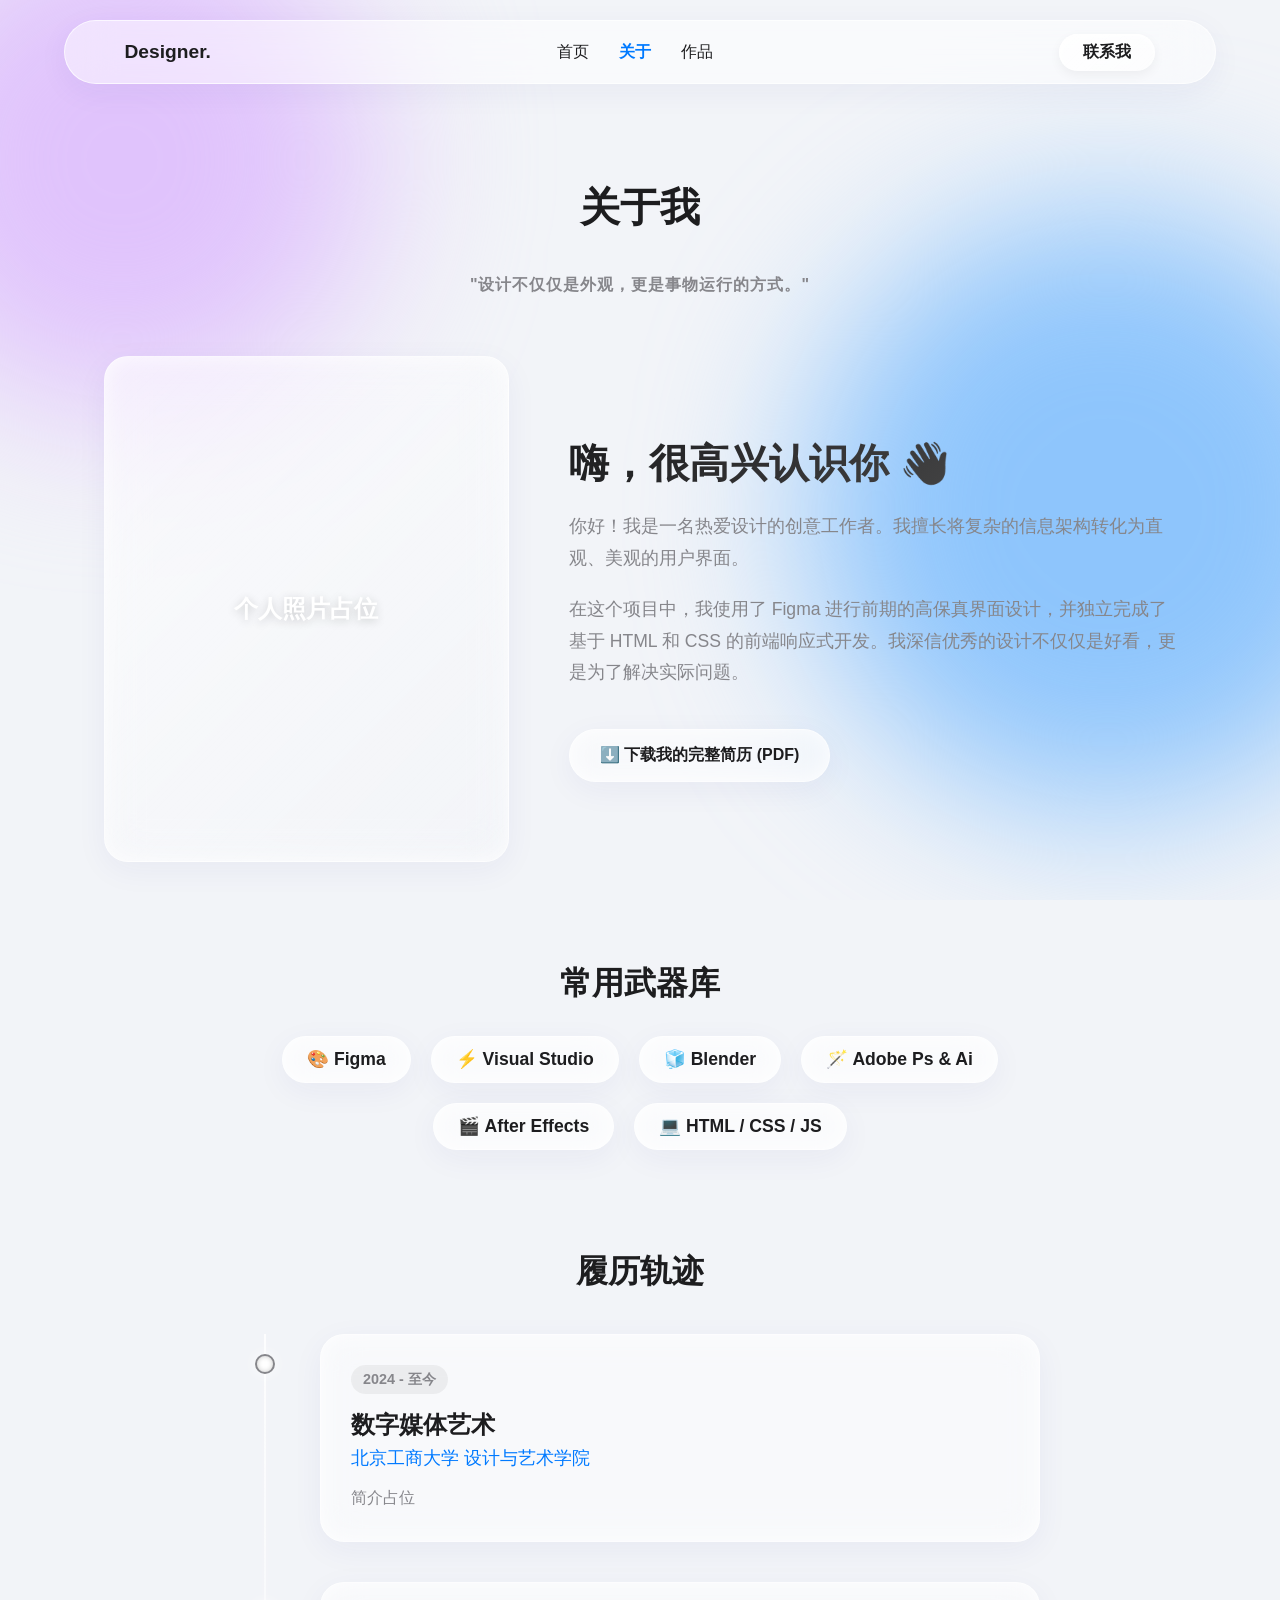
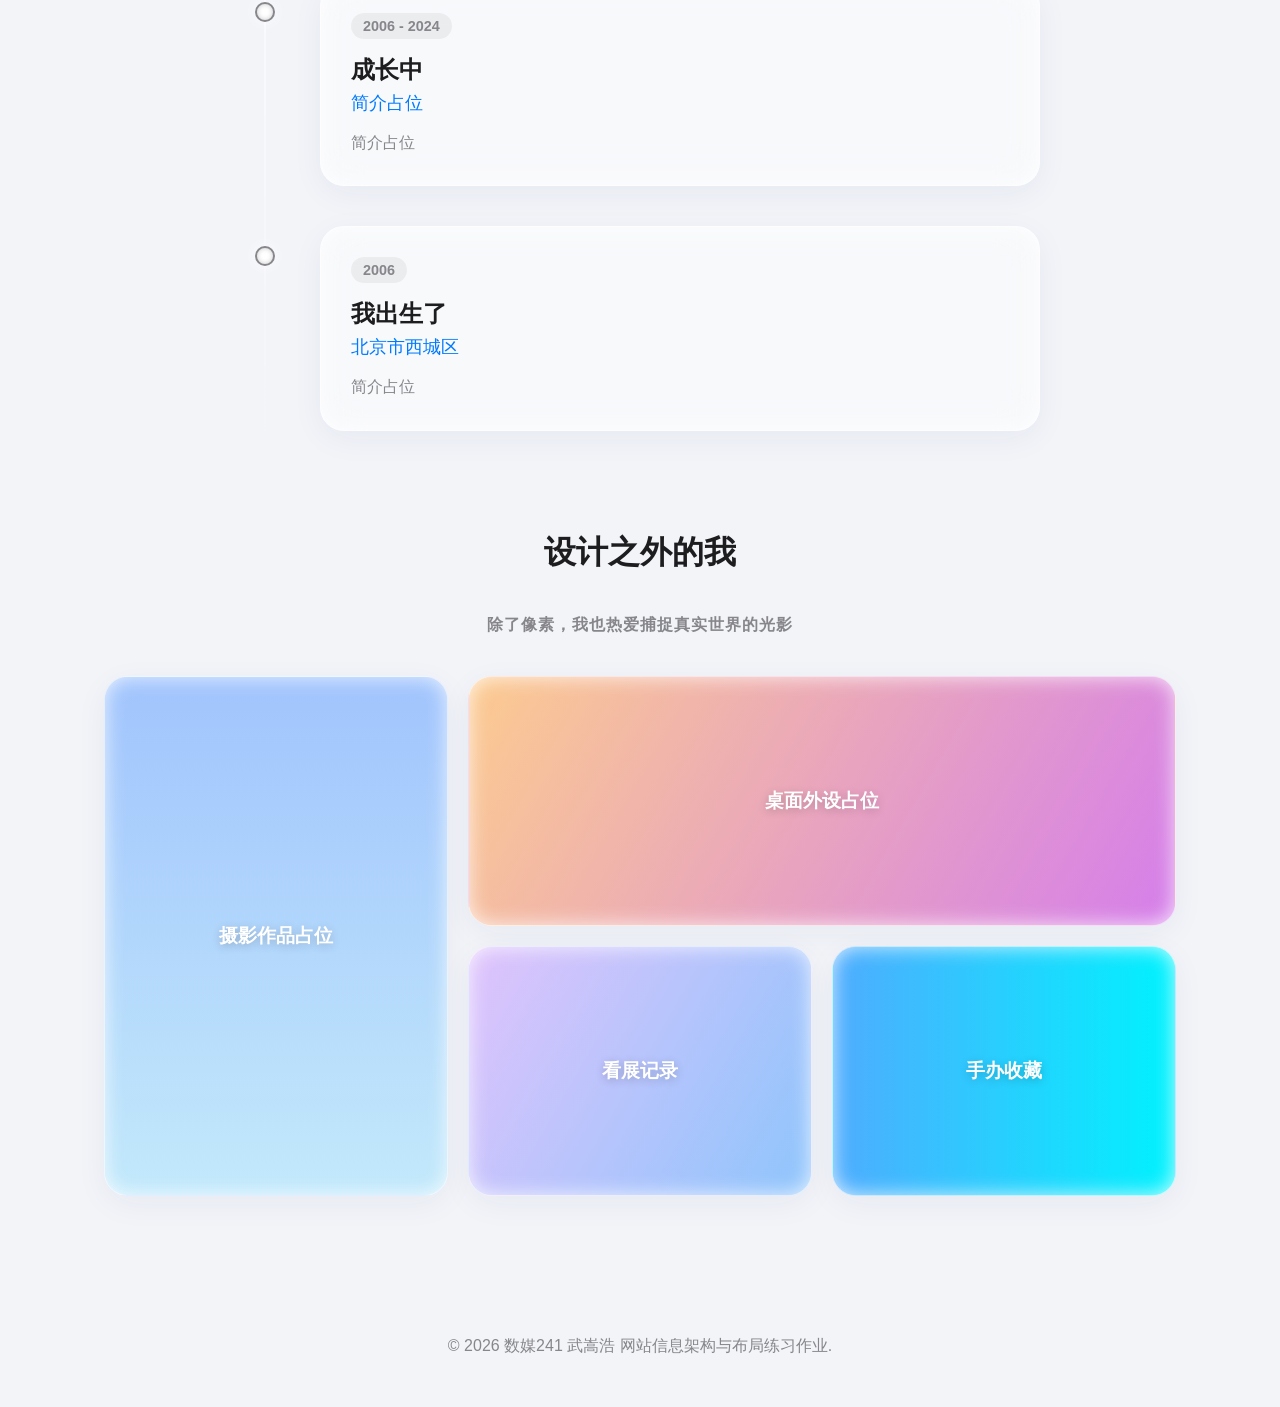
==== about.html @ 0c251523 "Add files via upload" ====
<!DOCTYPE html>
<html lang="zh-CN">
<head>
    <meta charset="UTF-8">
    <meta name="viewport" content="width=device-width, initial-scale=1.0">
    <title>关于 - 个人介绍</title>
    <link rel="stylesheet" href="style.css">
</head>
<body>

    <!-- 动态背景渐变色块（与首页保持一致） -->
    <div class="bg-blobs">
        <div class="blob blob-1"></div>
        <div class="blob blob-2"></div>
    </div>

    <!-- 顶部导航栏 -->
    <nav class="glass-nav" id="mainNav">
        <!-- 正常展开时的内容 -->
        <div class="nav-content">
            <div class="logo">Designer.</div>
            <ul class="nav-links">
                <li><a href="index.html">首页</a></li>
                <li><a href="about.html" class="active">关于</a></li>
                <li><a href="portfolio.html">作品</a></li>
            </ul>
            <a href="contact.html" class="btn-contact">联系我</a>
        </div>
        <!-- 缩小后的回到顶部箭头 (默认隐藏) -->
        <div class="nav-arrow">
            <svg width="24" height="24" viewBox="0 0 24 24" fill="none" stroke="currentColor" stroke-width="2.5" stroke-linecap="round" stroke-linejoin="round">
                <path d="M12 19V5M5 12l7-7 7 7" />
            </svg>
        </div>
    </nav>

    <!-- 关于我页面主体内容 -->
    <main class="about-page">

        <!-- 页面标题 -->
        <header class="about-header">
            <h1 class="section-title">关于我</h1>
            <p class="section-subtitle">"设计不仅仅是外观，更是事物运行的方式。"</p>
        </header>

        <!-- 模块 1：个人简介 (图文并排) -->
        <section class="about-profile">
            <div class="profile-layout">
                <!-- 左侧头像占位 -->
                <div class="glass-card profile-image">
                    <span class="img-placeholder-text">个人照片占位</span>
                </div>
                <!-- 右侧文字 -->
                <div class="profile-text">
                    <h2>嗨，很高兴认识你 👋</h2>
                    <p>你好！我是一名热爱设计的创意工作者。我擅长将复杂的信息架构转化为直观、美观的用户界面。</p>
                    <p>在这个项目中，我使用了 Figma 进行前期的高保真界面设计，并独立完成了基于 HTML 和 CSS 的前端响应式开发。我深信优秀的设计不仅仅是好看，更是为了解决实际问题。</p>
                    <a href="#" class="btn-download glass-card">⬇️ 下载我的完整简历 (PDF)</a>
                </div>
            </div>
        </section>

        <!-- 模块 2：能力栈 / 工具树 (悬浮玻璃徽章) -->
        <section class="about-tools">
            <h2 class="section-title" style="font-size: 2rem; margin-bottom: 30px;">常用武器库</h2>
            <div class="tools-container">
                <div class="glass-card tool-pill">🎨 Figma</div>
                <div class="glass-card tool-pill">⚡ Visual Studio</div>
                <div class="glass-card tool-pill">🧊 Blender</div>
                <div class="glass-card tool-pill">🪄 Adobe Ps & Ai</div>
                <div class="glass-card tool-pill">🎬 After Effects</div>
                <div class="glass-card tool-pill">💻 HTML / CSS / JS</div>
            </div>
        </section>

        <!-- 模块 3：时间轴履历 (发光玻璃节点) -->
        <section class="about-experience">
            <h2 class="section-title" style="font-size: 2rem;">履历轨迹</h2>
            <div class="timeline">

                <!-- 经历 1 -->
                <div class="timeline-item">
                    <div class="timeline-node"></div>
                    <div class="glass-card timeline-content">
                        <span class="timeline-date">2024 - 至今</span>
                        <h3>数字媒体艺术</h3>
                        <h4>北京工商大学 设计与艺术学院</h4>
                        <p>简介占位</p>
                    </div>
                </div>

                <!-- 经历 2 -->
                <div class="timeline-item">
                    <div class="timeline-node"></div>
                    <div class="glass-card timeline-content">
                        <span class="timeline-date">2006 - 2024</span>
                        <h3>成长中</h3>
                        <h4>简介占位</h4>
                        <p>简介占位</p>
                    </div>
                </div>

                <!-- 教育背景 -->
                <div class="timeline-item">
                    <div class="timeline-node"></div>
                    <div class="glass-card timeline-content">
                        <span class="timeline-date">2006</span>
                        <h3>我出生了</h3>
                        <h4>北京市西城区</h4>
                        <p>简介占位</p>
                    </div>
                </div>

            </div>
        </section>

        <!-- 模块 4：生活碎片 (便当盒画廊) -->
        <section class="about-life">
            <h2 class="section-title" style="font-size: 2rem;">设计之外的我</h2>
            <p class="section-subtitle" style="margin-bottom: 40px;">除了像素，我也热爱捕捉真实世界的光影</p>
            <div class="life-gallery">
                <div class="glass-card life-item tall" style="background: linear-gradient(to bottom, #a1c4fd 0%, #c2e9fb 100%);">
                    <span class="img-placeholder-text">摄影作品占位</span>
                </div>
                <div class="glass-card life-item wide" style="background: linear-gradient(120deg, #fccb90 0%, #d57eeb 100%);">
                    <span class="img-placeholder-text">桌面外设占位</span>
                </div>
                <div class="glass-card life-item" style="background: linear-gradient(120deg, #e0c3fc 0%, #8ec5fc 100%);">
                    <span class="img-placeholder-text">看展记录</span>
                </div>
                <div class="glass-card life-item" style="background: linear-gradient(to right, #4facfe 0%, #00f2fe 100%);">
                    <span class="img-placeholder-text">手办收藏</span>
                </div>
            </div>
        </section>

        <!-- 底部 -->
        <footer>
            <p>© 2026 数媒241 武嵩浩 网站信息架构与布局练习作业.</p>
        </footer>

    </main>

    <!-- 引入外部全局交互脚本 -->
    <script src="main.js"></script>
</body>
</html>
---- style.css ----
/* =========================================
   �������������� (ǳɫҺ̬��������)
   ========================================= */
:root {
    --bg-color: #f2f4f8;
    --text-main: #1d1d1f; /* ����ƻ�������ɫ */
    --text-muted: #86868b;
    --glass-bg: rgba(255, 255, 255, 0.45);
    --glass-border: rgba(255, 255, 255, 0.7);
    --glass-shadow: 0 8px 32px 0 rgba(31, 38, 135, 0.05);
    --glass-inner-shadow: inset 0 0 20px rgba(255, 255, 255, 0.8);
}

* {
    margin: 0;
    padding: 0;
    box-sizing: border-box;
    font-family: -apple-system, BlinkMacSystemFont, "Segoe UI", Roboto, Helvetica, Arial, sans-serif;
}

body {
    background-color: var(--bg-color);
    color: var(--text-main);
    overflow-x: hidden;
}

/* =========================================
   �����ⱳ�� (�ò����ʸи����ԵĲ�ɫ������)
   ========================================= */
.bg-blobs {
    position: fixed;
    top: 0;
    left: 0;
    width: 100vw;
    height: 100vh;
    z-index: -1;
    overflow: hidden;
    pointer-events: none;
}

.blob {
    position: absolute;
    filter: blur(80px);
    border-radius: 50%;
    animation: float 15s ease-in-out infinite alternate;
}

.blob-1 {
    width: 500px;
    height: 500px;
    background: #e0c3fc; /* ǳ�� */
    top: -10%;
    left: -10%;
}

.blob-2 {
    width: 600px;
    height: 600px;
    background: #8ec5fc; /* ǳ�� */
    bottom: 10%;
    right: -10%;
    animation-delay: -5s;
}

@keyframes float {
    0% {
        transform: translate(0, 0) scale(1);
    }

    100% {
        transform: translate(100px, 50px) scale(1.2);
    }
}

/* =========================================
   Һ̬����ͨ����
   ========================================= */
.glass-card {
    background: var(--glass-bg);
    backdrop-filter: blur(20px);
    -webkit-backdrop-filter: blur(20px);
    border: 1px solid var(--glass-border);
    box-shadow: var(--glass-shadow), var(--glass-inner-shadow);
    border-radius: 24px;
    padding: 30px;
    transition: transform 0.4s cubic-bezier(0.16, 1, 0.3, 1), box-shadow 0.4s ease;
}

    .glass-card:hover {
        transform: translateY(-5px);
        box-shadow: 0 15px 40px rgba(0, 0, 0, 0.08), var(--glass-inner-shadow);
    }

/* =========================================
   ������
   ========================================= */
.glass-nav {
    position: fixed;
    top: 20px;
    left: 50%;
    transform: translateX(-50%);
    width: 90%;
    max-width: 1200px;
    height: 64px;
    display: flex;
    justify-content: space-between;
    align-items: center;
    padding: 0 30px;
    background: rgba(255, 255, 255, 0.5);
    backdrop-filter: blur(24px);
    -webkit-backdrop-filter: blur(24px);
    border: 1px solid var(--glass-border);
    border-radius: 32px; /* ������״ */
    box-shadow: var(--glass-shadow);
    z-index: 100;
}

.logo {
    font-weight: 700;
    font-size: 1.2rem;
}

.nav-links {
    display: flex;
    gap: 30px;
    list-style: none;
}

    .nav-links a {
        text-decoration: none;
        color: var(--text-main);
        font-weight: 500;
        transition: color 0.3s;
    }

        .nav-links a:hover {
            color: #007aff;
        }

.btn-contact {
    background: linear-gradient(135deg, rgba(255,255,255,0.9), rgba(255,255,255,0.6));
    padding: 8px 24px;
    border-radius: 20px;
    text-decoration: none;
    color: var(--text-main);
    font-weight: 600;
    box-shadow: inset 0 2px 4px rgba(255,255,255,1), 0 4px 12px rgba(0,0,0,0.05);
}

/* =========================================
   ������Ч�������̶� & Ļ�������ڸ�
   ========================================= */
.hero-sticky {
    position: sticky;
    top: 0;
    height: 100vh;
    display: flex;
    justify-content: center;
    align-items: center;
    text-align: center;
    z-index: 1; /* ���ڵײ� */
}

.hero-content h1 {
    font-size: 4.5rem;
    line-height: 1.1;
    letter-spacing: -0.04em;
    margin-bottom: 20px;
}

.gradient-text {
    background: linear-gradient(90deg, #ff9a9e 0%, #fecfef 99%, #fecfef 100%);
    background: linear-gradient(135deg, #007aff, #d946ef);
    -webkit-background-clip: text;
    -webkit-text-fill-color: transparent;
}

.hero-content p {
    font-size: 1.5rem;
    color: var(--text-muted);
}

.scroll-indicator {
    position: absolute;
    bottom: 40px;
    left: 50%;
    transform: translateX(-50%);
    display: flex;
    flex-direction: column;
    align-items: center;
    gap: 10px;
    color: var(--text-muted);
    font-size: 0.9rem;
}

/* ����ǻ�������������Ļ�� */
.content-reveal {
    position: relative;
    z-index: 2; /* ��ס���� */
    background: rgba(245, 247, 250, 0.75); /* ��͸����ɫ */
    backdrop-filter: blur(40px); /* ��ǿ��ë������ģ�������µ����� */
    -webkit-backdrop-filter: blur(40px);
    border-top: 1px solid var(--glass-border);
    box-shadow: 0 -20px 50px rgba(0, 0, 0, 0.05);
    border-radius: 40px 40px 0 0; /* ����Բ�� */
    padding: 80px 5% 100px;
    min-height: 100vh;
}

/* =========================================
   �������Ű�
   ========================================= */
.section-title {
    text-align: center;
    font-size: 2.5rem;
    margin: 60px 0 40px;
    font-weight: 700;
}

.section-subtitle {
    text-align: center;
    color: var(--text-muted);
    margin-bottom: 30px;
    font-weight: 600;
    letter-spacing: 1px;
}

/* �㵱������ (�������Ϸ�) */
.bento-metrics {
    display: grid;
    grid-template-columns: repeat(4, 1fr);
    gap: 20px;
    max-width: 1200px;
    margin: 0 auto 60px; /* �ײ�������Сһ�� */
}

.bento-item {
    text-align: center;
    padding: 40px 20px;
}

    .bento-item h3 {
        font-size: 3rem;
        margin-bottom: 10px;
        background: linear-gradient(135deg, #1d1d1f, #86868b);
        -webkit-background-clip: text;
        -webkit-text-fill-color: transparent;
    }

/* �������޷�����Ӳ����� (�������·�) */
.logos-section {
    max-width: 1200px;
    margin: 0 auto 80px;
}

.logos-box {
    padding: 40px 20px; /* �������������ڱ߾� */
    /* ȡ��hover�ϸ�Ч����������Ϊһ���̶���չʾ�� */
    transform: none !important;
    box-shadow: var(--glass-shadow), var(--glass-inner-shadow) !important;
}

.marquee-container {
    overflow: hidden;
    white-space: nowrap;
    /* ��Ե�������� */
    -webkit-mask-image: linear-gradient(to right, transparent, black 10%, black 90%, transparent);
    mask-image: linear-gradient(to right, transparent, black 10%, black 90%, transparent);
}

.marquee-content {
    display: inline-block;
    animation: marquee 15s linear infinite;
}

.logo-item {
    display: inline-block;
    font-size: 2rem;
    font-weight: 800;
    color: rgba(0,0,0,0.12); /* ǳɫˮӡЧ�� */
    margin: 0 40px;
    text-transform: uppercase;
}

@keyframes marquee {
    0% {
        transform: translateX(0);
    }

    100% {
        transform: translateX(-50%);
    }
}
/* ����������Ƭ */
.cards-grid {
    display: grid;
    grid-template-columns: repeat(3, 1fr);
    gap: 30px;
    max-width: 1200px;
    margin: 0 auto 80px;
}

.icon-placeholder {
    font-size: 3rem;
    margin-bottom: 20px;
}

.cards-grid h3 {
    margin-bottom: 15px;
    font-size: 1.5rem;
}

.cards-grid p {
    color: var(--text-muted);
    line-height: 1.6;
}

/* =========================================
   ��Ʒռλ (����Ӧ 16:9)
   ========================================= */
.works-grid {
    display: grid;
    grid-template-columns: 1fr; /* ÿ����Ʒ��ռһ�� */
    gap: 40px;
    max-width: 1000px; /* ���������ȣ�������������ù��� */
    width: 100%; /* ȷ����խ��Ļ�����ֻ���������Ӧ���� */
    margin: 0 auto;
}

.work-card {
    padding: 20px;
    cursor: pointer;
}

.work-image {
    width: 100%;
    height: auto; /* ȥ��֮ǰ�Ĺ̶��߶� */
    aspect-ratio: 16 / 9; /* ����ħ����ǿ�Ʊ��� 16:9 ������ */
    border-radius: 16px;
    display: flex;
    align-items: center;
    justify-content: center;
    margin-bottom: 20px;
    overflow: hidden; /* ��֤Һ̬����Բ�Ǳ�Ե�ɾ� */
    position: relative; /* Ϊ֮�����ʵͼƬ��׼�� */
}

    /* ��ǰΪ��д��δ���滻��ʵͼƬ����ʽ */
    .work-image img {
        width: 100%;
        height: 100%;
        object-fit: cover; /* ��֤ͼƬ�ȱ�������������������������� */
        position: absolute;
        top: 0;
        left: 0;
        z-index: 1; /* ͼ��˳����� */
    }

/* ռλ������ʽ���������ϲ� */
.img-placeholder-text {
    color: white;
    font-size: 1.5rem;
    font-weight: bold;
    text-shadow: 0 2px 10px rgba(0,0,0,0.2);
    z-index: 2;
}

.work-info h3 {
    font-size: 1.8rem;
    margin-bottom: 8px;
}

.work-info p {
    color: var(--text-muted);
}

/* �ײ� */
footer {
    text-align: center;
    padding-top: 80px;
    color: var(--text-muted);
}
/* =========================================
   ������ҳ�� (About Page) ר����ʽ
   ========================================= */

/* ������ҳ�涥�������������Ŀռ� */
.about-page {
    padding-top: 120px;
    padding-bottom: 50px;
    max-width: 1200px;
    margin: 0 auto;
    padding-left: 5%;
    padding-right: 5%;
}

.about-header {
    margin-bottom: 60px;
}

/* --- ģ�� 1: ���˼���Ű� --- */
.profile-layout {
    display: grid;
    grid-template-columns: 1fr 1.5fr; /* ��ͼ���ı��� */
    gap: 60px;
    align-items: center;
    margin-bottom: 100px;
}

.profile-image {
    width: 100%;
    aspect-ratio: 4 / 5; /* ������Ƭ������� */
    display: flex;
    align-items: center;
    justify-content: center;
    text-align: center;
    background: linear-gradient(135deg, rgba(255,255,255,0.6), rgba(255,255,255,0.1));
    overflow: hidden;
}

.profile-text h2 {
    font-size: 2.5rem;
    margin-bottom: 20px;
    background: linear-gradient(135deg, #1d1d1f, #555);
    -webkit-background-clip: text;
    -webkit-text-fill-color: transparent;
}

.profile-text p {
    font-size: 1.1rem;
    line-height: 1.8;
    color: var(--text-muted);
    margin-bottom: 20px;
}

/* ���ذ�ť�ر���ʽ */
.btn-download {
    display: inline-block;
    margin-top: 20px;
    padding: 15px 30px;
    text-decoration: none;
    color: var(--text-main);
    font-weight: 600;
    border-radius: 30px;
}

    .btn-download:hover {
        background: rgba(255, 255, 255, 0.8);
    }

/* --- ģ�� 2: ���߻��� --- */
.about-tools {
    text-align: center;
    margin-bottom: 100px;
}

.tools-container {
    display: flex;
    flex-wrap: wrap;
    justify-content: center;
    gap: 20px;
    max-width: 800px;
    margin: 0 auto;
}

.tool-pill {
    padding: 12px 24px;
    border-radius: 50px; /* ����״���� */
    font-weight: 600;
    font-size: 1.1rem;
    cursor: default;
    /* �û�����΢�ȱ�����һ�� */
    background: rgba(255, 255, 255, 0.6);
}

/* --- ģ�� 3: ʱ���� (��������) --- */
.about-experience {
    margin-bottom: 100px;
}

.timeline {
    position: relative;
    max-width: 800px;
    margin: 0 auto;
}

    /* �ᴩʱ����Ĳ����� */
    .timeline::before {
        content: '';
        position: absolute;
        top: 0;
        left: 24px; /* �ߵ�λ�� */
        width: 2px;
        height: 100%;
        background: linear-gradient(to bottom, rgba(255,255,255,0.8), rgba(255,255,255,0.1));
        box-shadow: 0 0 10px rgba(255,255,255,0.5);
    }

.timeline-item {
    position: relative;
    padding-left: 80px; /* ���ߺͽڵ������ռ� */
    margin-bottom: 40px;
}

/* ����Ĳ����ڵ� */
.timeline-node {
    position: absolute;
    top: 20px;
    left: 15px; /* ���������� */
    width: 20px;
    height: 20px;
    border-radius: 50%;
    background: white;
    box-shadow: 0 0 15px rgba(255, 255, 255, 0.8), inset 0 0 5px rgba(0, 0, 0, 0.2);
    border: 2px solid var(--text-muted);
    z-index: 2;
}

.timeline-content {
    padding: 30px;
}

.timeline-date {
    display: inline-block;
    padding: 5px 12px;
    background: rgba(0,0,0,0.05);
    border-radius: 20px;
    font-size: 0.9rem;
    color: var(--text-muted);
    margin-bottom: 15px;
    font-weight: 600;
}

.timeline-content h3 {
    font-size: 1.5rem;
    margin-bottom: 5px;
}

.timeline-content h4 {
    font-size: 1.1rem;
    color: #007aff;
    margin-bottom: 15px;
    font-weight: 500;
}

.timeline-content p {
    color: var(--text-muted);
    line-height: 1.6;
}

/* --- ģ�� 4: ������Ƭ (�㵱���ٲ���) --- */
.about-life {
    margin-bottom: 60px;
}

.life-gallery {
    display: grid;
    grid-template-columns: repeat(3, 1fr);
    grid-auto-rows: 250px; /* �����߶� */
    gap: 20px;
}

.life-item {
    display: flex;
    align-items: center;
    justify-content: center;
    border-radius: 24px;
    overflow: hidden;
    padding: 0;
}

    .life-item .img-placeholder-text {
        font-size: 1.2rem;
        text-align: center;
    }

    /* ���� Grid �����������µĻ���Ч�� */
    .life-item.tall {
        grid-row: span 2;
    }
    /* ռ���и߶� */
    .life-item.wide {
        grid-column: span 2;
    }
/* ռ���п��� */

/* =========================================
   ��Ӧʽ���� (�����ֻ���)
   ========================================= */
@media (max-width: 768px) {
    .profile-layout {
        grid-template-columns: 1fr;
    }

    .life-gallery {
        grid-template-columns: 1fr;
        grid-auto-rows: 200px;
    }

    .life-item.tall, .life-item.wide {
        grid-column: span 1;
        grid-row: span 1;
    }

    .timeline::before {
        left: 14px;
    }

    .timeline-node {
        left: 5px;
    }

    .timeline-item {
        padding-left: 50px;
    }
}

/* =========================================
   ������ (������ʽ & ���ζ�Ч�ϲ�)
   ========================================= */
.glass-nav {
    position: fixed;
    top: 20px;
    left: 50%;
    transform: translateX(-50%);
    width: 90%;
    max-width: 1200px;
    height: 64px; /* ���ģ����������߶� */
    border-radius: 32px; /* ���ģ�64��һ����32���Ᵽ֤�����۵��������������Զ��������Բ */
    background: rgba(255, 255, 255, 0.5);
    backdrop-filter: blur(24px);
    -webkit-backdrop-filter: blur(24px);
    border: 1px solid var(--glass-border);
    box-shadow: var(--glass-shadow);
    z-index: 100;
    overflow: hidden;
    /* ���Ķ�����ֻ�� width �����仯�������趨Ϊ����˿���Ļ���Ч�� */
    transition: width 0.6s cubic-bezier(0.25, 1, 0.5, 1), background 0.3s ease, transform 0.3s cubic-bezier(0.34, 1.56, 0.64, 1); /* ���� transform ��Ϊ�˼��� hover �Ŵ� */
}

/* �������ڲ��������� */
.nav-content {
    display: flex;
    justify-content: space-between;
    align-items: center;
    width: 100%;
    height: 100%;
    padding: 0 30px;
    transition: opacity 0.2s ease;
    /* ��ֹ�ڿ�����С�����У��ڲ����ֱ���ѹ���У����¸߶ȳ��� */
    white-space: nowrap;
}

    /* ǿ���ڲ���Ԫ�ز��ܱ�ѹ�� */
    .nav-content > * {
        flex-shrink: 0;
    }

.logo {
    font-weight: 700;
    font-size: 1.2rem;
}

.nav-links {
    display: flex;
    gap: 30px;
    list-style: none;
    margin: 0;
    padding: 0;
}

    .nav-links a {
        text-decoration: none;
        color: var(--text-main);
        font-weight: 500;
        transition: color 0.3s;
    }

        .nav-links a:hover {
            color: #007aff;
        }

        /* ��ǰ����ҳ��ĸ�����ʾ */
        .nav-links a.active {
            color: #007aff;
            font-weight: 700;
        }

.btn-contact {
    background: linear-gradient(135deg, rgba(255,255,255,0.9), rgba(255,255,255,0.6));
    padding: 8px 24px;
    border-radius: 20px;
    text-decoration: none;
    color: var(--text-main);
    font-weight: 600;
    box-shadow: inset 0 2px 4px rgba(255,255,255,1), 0 4px 12px rgba(0,0,0,0.05);
}

/* �������м�Ļص�������ͷ */
.nav-arrow {
    position: absolute;
    top: 50%;
    left: 50%;
    /* ��ʼ״̬�����·� */
    transform: translate(-50%, 20px);
    opacity: 0;
    transition: opacity 0.3s ease, transform 0.6s cubic-bezier(0.25, 1, 0.5, 1);
    color: var(--text-main);
    display: flex;
    align-items: center;
    justify-content: center;
}

/* === ����������С��ı�����̬ === */
.glass-nav.nav-scrolled {
    /* �ص㣺����������Ϊ 64px����߶�һ�£������ 32px ��Բ�ǣ�������Ȼ����һ��������Բ */
    width: 64px;
    background: rgba(255, 255, 255, 0.8); /* ��С����΢������ʵһ�� */
    cursor: pointer;
}

    /* ����ʱ���ڲ��˵����ٱ�͸������ */
    .glass-nav.nav-scrolled .nav-content {
        opacity: 0;
        pointer-events: none;
    }

    /* ����ʱ����ͷ���·������������� */
    .glass-nav.nav-scrolled .nav-arrow {
        opacity: 1;
        transform: translate(-50%, -50%);
    }

    /* ��ͣ��С���Բ��ʱ��΢���� */
    .glass-nav.nav-scrolled:hover {
        /* ע�⣺���뱣�� translateX(-50%)������Ŵ�ʱ��ƫ����Ļ������ */
        transform: translateX(-50%) scale(1.1);
        background: rgba(255, 255, 255, 0.95);
        box-shadow: 0 10px 25px rgba(0,0,0,0.1);
    }

/* =========================================
   ��Ч 2��Ԫ�����θ��� (Fade Up)
   ========================================= */
.fade-up-element {
    opacity: 0;
    transform: translateY(50px); /* ��ʼ��������һ�㣬Ч�������� */
    /* ʹ�÷����Ե������ߣ����� duration �ö��������� */
    transition: opacity 0.8s ease-out, transform 1s cubic-bezier(0.34, 1.2, 0.64, 1);
}

    .fade-up-element.in-view {
        opacity: 1;
        transform: translateY(0);
    }

/* =========================================
   ��Ʒҳ (Portfolio) ר����ʽ
   ========================================= */
.portfolio-page {
    padding-top: 120px;
    padding-bottom: 80px;
}

.portfolio-header {
    margin-bottom: 60px;
}

/* ���ѡ���� */
.category-selector {
    display: grid;
    grid-template-columns: repeat(3, 1fr);
    gap: 30px;
    max-width: 1000px;
    margin: 0 auto 80px;
    padding: 0 5%;
}

.category-card {
    text-align: center;
    cursor: pointer;
    transition: all 0.4s cubic-bezier(0.34, 1.2, 0.64, 1);
}

    .category-card:hover {
        transform: translateY(-10px) scale(1.02);
        border-color: rgba(255, 255, 255, 0.9);
    }

    .category-card .icon {
        font-size: 3rem;
        margin-bottom: 15px;
    }

/* =========================================
   ����ϵͳ (Modal) - ��ͼ����
   ========================================= */
/* �������� (��˹ģ��) */
.modal-overlay {
    position: fixed;
    top: 0;
    left: 0;
    width: 100vw;
    height: 100vh;
    background: rgba(0, 0, 0, 0.4);
    backdrop-filter: blur(20px); /* �����䰵��ǿ��ģ�� */
    -webkit-backdrop-filter: blur(20px);
    z-index: 1000;
    display: flex;
    justify-content: center;
    align-items: center;
    /* Ĭ�����صĶ���״̬ */
    opacity: 0;
    visibility: hidden;
    transition: opacity 0.4s ease, visibility 0.4s;
}

/* ������������ */
.modal-container {
    width: 90%;
    max-width: 1200px;
    height: 85vh; /* ռ����Ļ�߶ȵ� 85% */
    padding: 0; /* �Ƴ�Ĭ���ڱ߾࣬���������� */
    display: flex;
    flex-direction: row;
    position: relative;
    overflow: hidden; /* ��֤Բ��������� */
    /* ��������Ч������ʼ��С��ƫ�� */
    transform: scale(0.95) translateY(30px);
    transition: transform 0.5s cubic-bezier(0.34, 1.2, 0.64, 1);
}

/* ������������ʱ��״̬ (ͨ�� JS ��������) */
.modal-overlay.active {
    opacity: 1;
    visibility: visible;
}

    .modal-overlay.active .modal-container {
        transform: scale(1) translateY(0); /* �ظ�������С */
    }

/* ���ͼƬ�� (ռ 60%���ڲ��ɹ�����ͼ) */
.modal-left {
    flex: 6;
    overflow-y: auto; /* �����ڲ����� */
    display: flex;
    align-items: center;
    justify-content: center;
    color: white;
}
    /* ���ع��������������� */
    .modal-left::-webkit-scrollbar {
        width: 0;
    }

.modal-img-placeholder {
    font-size: 2rem;
    font-weight: bold;
    text-shadow: 0 2px 10px rgba(0,0,0,0.2);
}

/* �Ҳ������� (ռ 40%���̶�����) */
.modal-right {
    flex: 4;
    padding: 50px 40px;
    background: rgba(255,255,255,0.3);
    border-left: 1px solid var(--glass-border);
    overflow-y: auto;
}

    .modal-right h2 {
        font-size: 2rem;
        margin-bottom: 15px;
    }

.modal-tags span {
    display: inline-block;
    padding: 4px 12px;
    background: rgba(0,0,0,0.05);
    border-radius: 12px;
    font-size: 0.85rem;
    margin-right: 10px;
    margin-bottom: 30px;
}

.modal-desc h3 {
    font-size: 1.1rem;
    color: #1d1d1f;
    margin: 20px 0 8px;
}

.modal-desc p {
    color: var(--text-muted);
    line-height: 1.6;
}

/* �رհ�ť */
.modal-close {
    position: absolute;
    top: 20px;
    right: 20px;
    width: 40px;
    height: 40px;
    border-radius: 50%;
    border: none;
    background: rgba(0,0,0,0.1);
    color: var(--text-main);
    cursor: pointer;
    z-index: 10;
    transition: background 0.3s;
}

    .modal-close:hover {
        background: rgba(0,0,0,0.2);
    }

/* ��Ӧʽ���ֻ��˵����ĳ����½ṹ */
@media (max-width: 768px) {
    .category-selector {
        grid-template-columns: 1fr;
    }

    .modal-container {
        flex-direction: column;
        height: 90vh;
    }

    .modal-left {
        flex: 4;
    }

    .modal-right {
        flex: 6;
        padding: 30px 20px;
        border-left: none;
        border-top: 1px solid var(--glass-border);
    }
}
/* =========================================
   ��ҳ��ͼ�л���Ч (SPA Transitions)
   ========================================= */
.page-view {
    transition: opacity 0.4s ease, transform 0.5s cubic-bezier(0.34, 1.2, 0.64, 1);
    transform-origin: top center;
}

/* ����ʱ��״̬��͸������΢��С�³� */
.view-out {
    opacity: 0;
    transform: scale(0.95) translateY(20px);
    pointer-events: none;
}

/* ����ʱ�ĳ�ʼ״̬ */
.view-in-start {
    opacity: 0;
    transform: scale(1.05) translateY(-20px);
}

/* ���ذ�ť */
.btn-back {
    display: inline-block;
    padding: 10px 24px;
    background: rgba(255, 255, 255, 0.5);
    border: none;
    border-radius: 30px;
    font-size: 1rem;
    font-weight: 600;
    color: var(--text-main);
    cursor: pointer;
    transition: all 0.3s ease;
    margin-top: 20px;
}

    .btn-back:hover {
        background: rgba(255, 255, 255, 0.9);
        transform: translateX(-5px); /* ��ͣʱ��ͷ����ʾ���� */
    }
/* =========================================
   ��ϵ��ҳ�� (Contact) ר����ʽ
   ========================================= */
.contact-page {
    padding-top: 140px;
    padding-bottom: 80px;
    max-width: 1200px;
    margin: 0 auto;
    padding-left: 5%;
    padding-right: 5%;
}

.contact-header {
    text-align: center;
    margin-bottom: 60px;
}

.contact-layout {
    display: grid;
    grid-template-columns: 1fr 1.2fr; /* �Ҳ������΢��һ�� */
    gap: 40px;
    align-items: stretch;
}

/* --- ��ࣺ��Ϣ�� --- */
.contact-info {
    display: flex;
    flex-direction: column;
    justify-content: space-between;
}

    .contact-info h2 {
        font-size: 2.5rem;
        margin-bottom: 15px;
    }

.info-desc {
    color: var(--text-muted);
    line-height: 1.6;
    margin-bottom: 40px;
}

.contact-item {
    display: flex;
    align-items: center;
    gap: 15px;
    margin-bottom: 25px;
    position: relative;
    cursor: pointer;
}

    .contact-item .icon {
        font-size: 1.8rem;
    }

    .contact-item h4 {
        font-size: 1.1rem;
        color: #1d1d1f;
    }

    .contact-item p {
        color: var(--text-muted);
    }

/* ΢����ͣ������ά�붯Ч */
.qr-code-glass {
    position: absolute;
    left: 60px;
    bottom: 60px;
    width: 150px;
    height: 150px;
    background: rgba(255, 255, 255, 0.6);
    backdrop-filter: blur(20px);
    -webkit-backdrop-filter: blur(20px);
    border: 1px solid var(--glass-border);
    box-shadow: 0 10px 30px rgba(0,0,0,0.1);
    border-radius: 16px;
    display: flex;
    align-items: center;
    justify-content: center;
    text-align: center;
    /* ��ʼ���� */
    opacity: 0;
    transform: translateY(15px) scale(0.9);
    pointer-events: none;
    transition: all 0.4s cubic-bezier(0.34, 1.2, 0.64, 1);
}

.wechat-hover:hover .qr-code-glass {
    opacity: 1;
    transform: translateY(0) scale(1);
}

/* �罻ý�尴ť */
.social-links {
    display: flex;
    gap: 15px;
    margin-top: 40px;
}

.social-btn {
    width: 50px;
    height: 50px;
    border-radius: 50%;
    display: flex;
    align-items: center;
    justify-content: center;
    text-decoration: none;
    color: var(--text-main);
    font-weight: bold;
    background: rgba(255,255,255,0.4);
    border: 1px solid var(--glass-border);
    transition: all 0.3s cubic-bezier(0.34, 1.2, 0.64, 1);
}

    .social-btn:hover {
        background: rgba(255,255,255,0.8);
        transform: translateY(-5px);
        box-shadow: 0 8px 20px rgba(0,0,0,0.1);
        color: #007aff;
    }

/* --- �Ҳࣺ������ --- */
.contact-form form {
    display: flex;
    flex-direction: column;
    gap: 20px;
}

.form-group {
    display: flex;
    flex-direction: column;
    gap: 8px;
}

    .form-group label {
        font-size: 0.95rem;
        font-weight: 600;
        color: var(--text-main);
        margin-left: 5px;
    }

/* ����ϸ�ڣ��ڰ���������� (Inner Shadow) */
.glass-input {
    width: 100%;
    padding: 15px 20px;
    font-size: 1rem;
    color: var(--text-main);
    background: rgba(255, 255, 255, 0.2); /* �ȵװ��͸�� */
    border: 1px solid rgba(255, 255, 255, 0.3);
    border-radius: 16px;
    outline: none;
    /* ����Ӱ���찼�ݸ� */
    box-shadow: inset 0 3px 6px rgba(0,0,0,0.04), inset 0 -2px 4px rgba(255,255,255,0.5);
    transition: all 0.3s ease;
}
/* �ı���Ҫ���û�����ק�ƻ��Ű� */
textarea.glass-input {
    resize: vertical;
    min-height: 120px;
}

/* ����۽�ʱ���������Ч�� */
.glass-input:focus {
    background: rgba(255, 255, 255, 0.5);
    border-color: rgba(255, 255, 255, 0.9);
    box-shadow: inset 0 3px 6px rgba(0,0,0,0.02), 0 0 15px rgba(255, 255, 255, 0.8);
}

.glass-input::placeholder {
    color: rgba(0,0,0,0.3);
}

/* Һ̬�����ύ��ť */
.btn-submit {
    margin-top: 10px;
    padding: 16px;
    font-size: 1.1rem;
    font-weight: bold;
    color: white;
    background: linear-gradient(135deg, #007aff, #00c6ff);
    border: none;
    border-radius: 20px;
    cursor: pointer;
    box-shadow: 0 10px 20px rgba(0, 122, 255, 0.3), inset 0 2px 4px rgba(255,255,255,0.4);
    transition: all 0.3s cubic-bezier(0.34, 1.2, 0.64, 1);
}

    .btn-submit:hover {
        transform: translateY(-3px);
        box-shadow: 0 15px 25px rgba(0, 122, 255, 0.4), inset 0 2px 4px rgba(255,255,255,0.6);
    }

    .btn-submit:active {
        /* ��ѹʱ���Ի��� */
        transform: scale(0.96);
        box-shadow: 0 5px 10px rgba(0, 122, 255, 0.3);
    }

/* ��Ӧʽ���� */
@media (max-width: 768px) {
    .contact-layout {
        grid-template-columns: 1fr;
    }

    .qr-code-glass {
        left: 0;
        bottom: 80px;
    }
}
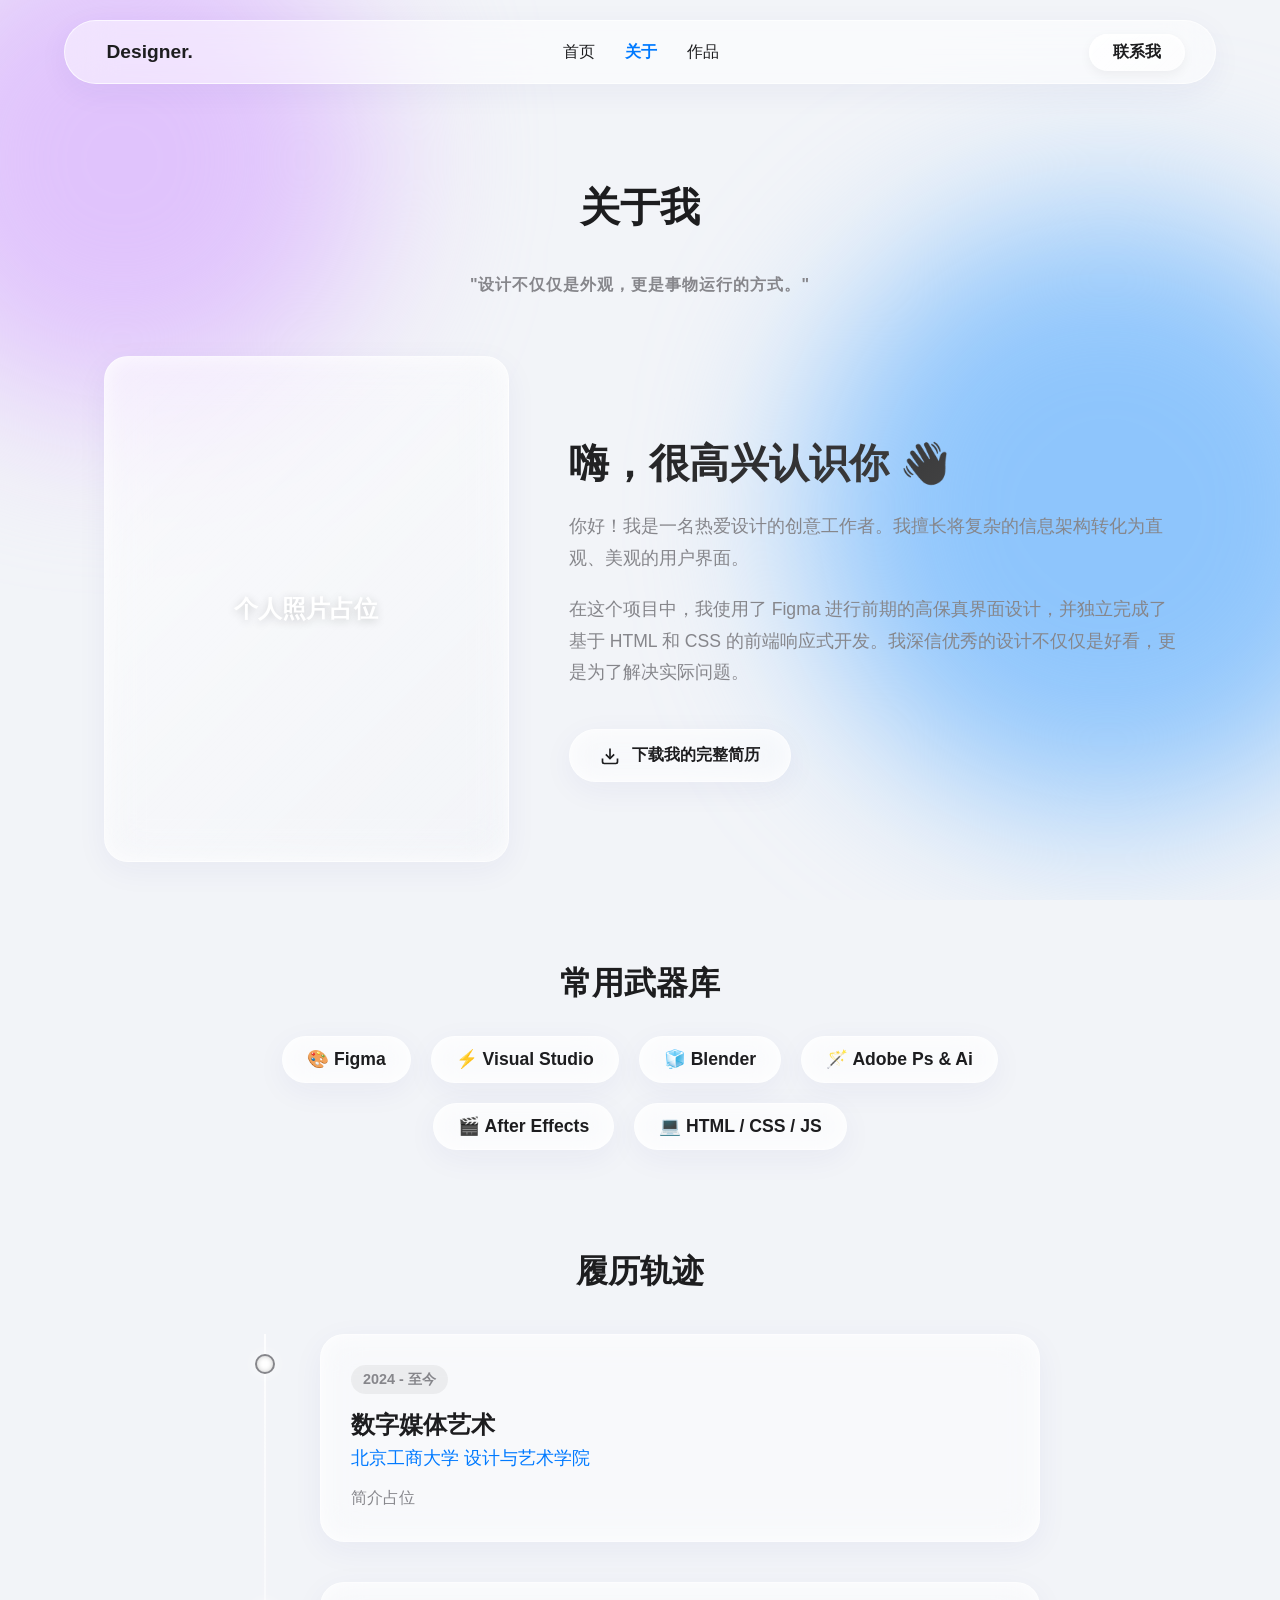
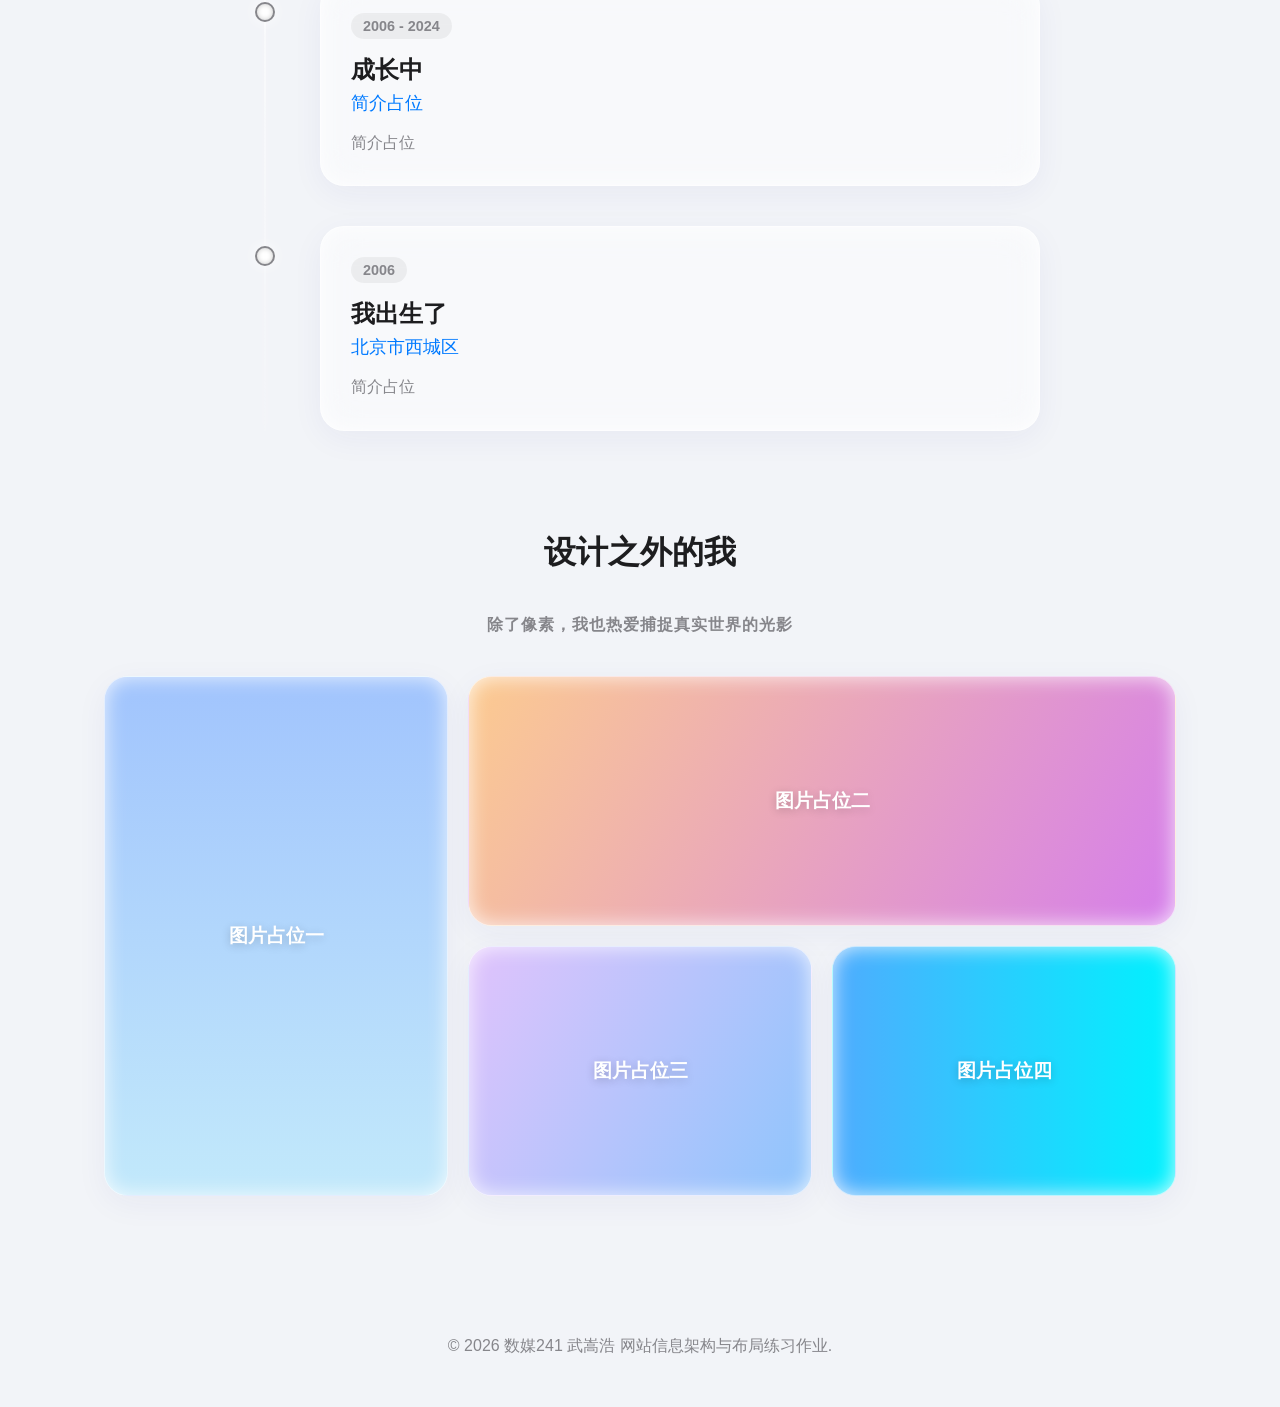
==== commit 4aa6d9e3: "Add files via upload" ====
--- a/about.html
+++ b/about.html
@@ -55,7 +55,14 @@
                     <h2>嗨，很高兴认识你 👋</h2>
                     <p>你好！我是一名热爱设计的创意工作者。我擅长将复杂的信息架构转化为直观、美观的用户界面。</p>
                     <p>在这个项目中，我使用了 Figma 进行前期的高保真界面设计，并独立完成了基于 HTML 和 CSS 的前端响应式开发。我深信优秀的设计不仅仅是好看，更是为了解决实际问题。</p>
-                    <a href="#" class="btn-download glass-card">⬇️ 下载我的完整简历 (PDF)</a>
+                    <a href="#" class="btn-download glass-card">
+                        <svg width="20" height="20" viewBox="0 0 24 24" fill="none" stroke="currentColor" stroke-width="2" style="vertical-align: middle; margin-right: 8px;">
+                            <path d="M21 15v4a2 2 0 0 1-2 2H5a2 2 0 0 1-2-2v-4"></path>
+                            <polyline points="7 10 12 15 17 10"></polyline>
+                            <line x1="12" y1="15" x2="12" y2="3"></line>
+                        </svg>
+                        下载我的完整简历
+                    </a>
                 </div>
             </div>
         </section>
@@ -120,16 +127,16 @@
             <p class="section-subtitle" style="margin-bottom: 40px;">除了像素，我也热爱捕捉真实世界的光影</p>
             <div class="life-gallery">
                 <div class="glass-card life-item tall" style="background: linear-gradient(to bottom, #a1c4fd 0%, #c2e9fb 100%);">
-                    <span class="img-placeholder-text">摄影作品占位</span>
+                    <span class="img-placeholder-text">图片占位一</span>
                 </div>
                 <div class="glass-card life-item wide" style="background: linear-gradient(120deg, #fccb90 0%, #d57eeb 100%);">
-                    <span class="img-placeholder-text">桌面外设占位</span>
+                    <span class="img-placeholder-text">图片占位二</span>
                 </div>
                 <div class="glass-card life-item" style="background: linear-gradient(120deg, #e0c3fc 0%, #8ec5fc 100%);">
-                    <span class="img-placeholder-text">看展记录</span>
+                    <span class="img-placeholder-text">图片占位三</span>
                 </div>
                 <div class="glass-card life-item" style="background: linear-gradient(to right, #4facfe 0%, #00f2fe 100%);">
-                    <span class="img-placeholder-text">手办收藏</span>
+                    <span class="img-placeholder-text">图片占位四</span>
                 </div>
             </div>
         </section>
--- a/style.css
+++ b/style.css
@@ -9,6 +9,7 @@
     --glass-border: rgba(255, 255, 255, 0.7);
     --glass-shadow: 0 8px 32px 0 rgba(31, 38, 135, 0.05);
     --glass-inner-shadow: inset 0 0 20px rgba(255, 255, 255, 0.8);
+    color-scheme: light;
 }
 
 * {
@@ -22,6 +23,18 @@
     background-color: var(--bg-color);
     color: var(--text-main);
     overflow-x: hidden;
+}
+
+@keyframes pageFadeIn {
+    from {
+        opacity: 0;
+        transform: translateY(10px);
+    }
+
+    to {
+        opacity: 1;
+        transform: translateY(0);
+    }
 }
 
 /* =========================================
@@ -471,6 +484,15 @@
     cursor: default;
     /* �û�����΢�ȱ�����һ�� */
     background: rgba(255, 255, 255, 0.6);
+    transition: all 0.3s cubic-bezier(0.34, 1.56, 0.64, 1);
+    cursor: crosshair; /* ������Ȥ�����ָ�� */
+}
+
+.tool-pill:hover {
+    transform: translateY(-5px) scale(1.05);
+    background: rgba(255, 255, 255, 0.9);
+    box-shadow: 0 10px 25px rgba(0, 122, 255, 0.15); /* ���������� */
+    color: #007aff;
 }
 
 /* --- ģ�� 3: ʱ���� (��������) --- */
@@ -500,6 +522,19 @@
     position: relative;
     padding-left: 80px; /* ���ߺͽڵ������ռ� */
     margin-bottom: 40px;
+    transition: opacity 0.3s ease;
+}
+/* ��ͣʱ���ڵ�������� */
+.timeline-item:hover .timeline-node {
+    background: #007aff;
+    border-color: #007aff;
+    box-shadow: 0 0 20px rgba(0, 122, 255, 0.6);
+    transform: scale(1.2);
+    transition: all 0.3s ease;
+}
+
+.timeline-item:hover .glass-card {
+    transform: translateX(10px); /* ������Ƭ����΢΢�ƽ�һ�� */
 }
 
 /* ����Ĳ����ڵ� */
@@ -645,9 +680,11 @@
     align-items: center;
     width: 100%;
     height: 100%;
-    padding: 0 30px;
+    /* �����ұ߾�� 30px ��С��
+       ����� 24px �����ֺ����У�
+       �ұ��� 12px����Ϊ����ϵ�ҡ���ť������Բ�ǣ�����һ����������Բ���γ�ͬ��Բ��Ӧ */
+    padding: 0 0px 0 12px;
     transition: opacity 0.2s ease;
-    /* ��ֹ�ڿ�����С�����У��ڲ����ֱ���ѹ���У����¸߶ȳ��� */
     white-space: nowrap;
 }
 
@@ -689,7 +726,7 @@
 .btn-contact {
     background: linear-gradient(135deg, rgba(255,255,255,0.9), rgba(255,255,255,0.6));
     padding: 8px 24px;
-    border-radius: 20px;
+    border-radius: 100px; /* ��Ϊ 100px ��ɾ��Խ�����״ */
     text-decoration: none;
     color: var(--text-main);
     font-weight: 600;
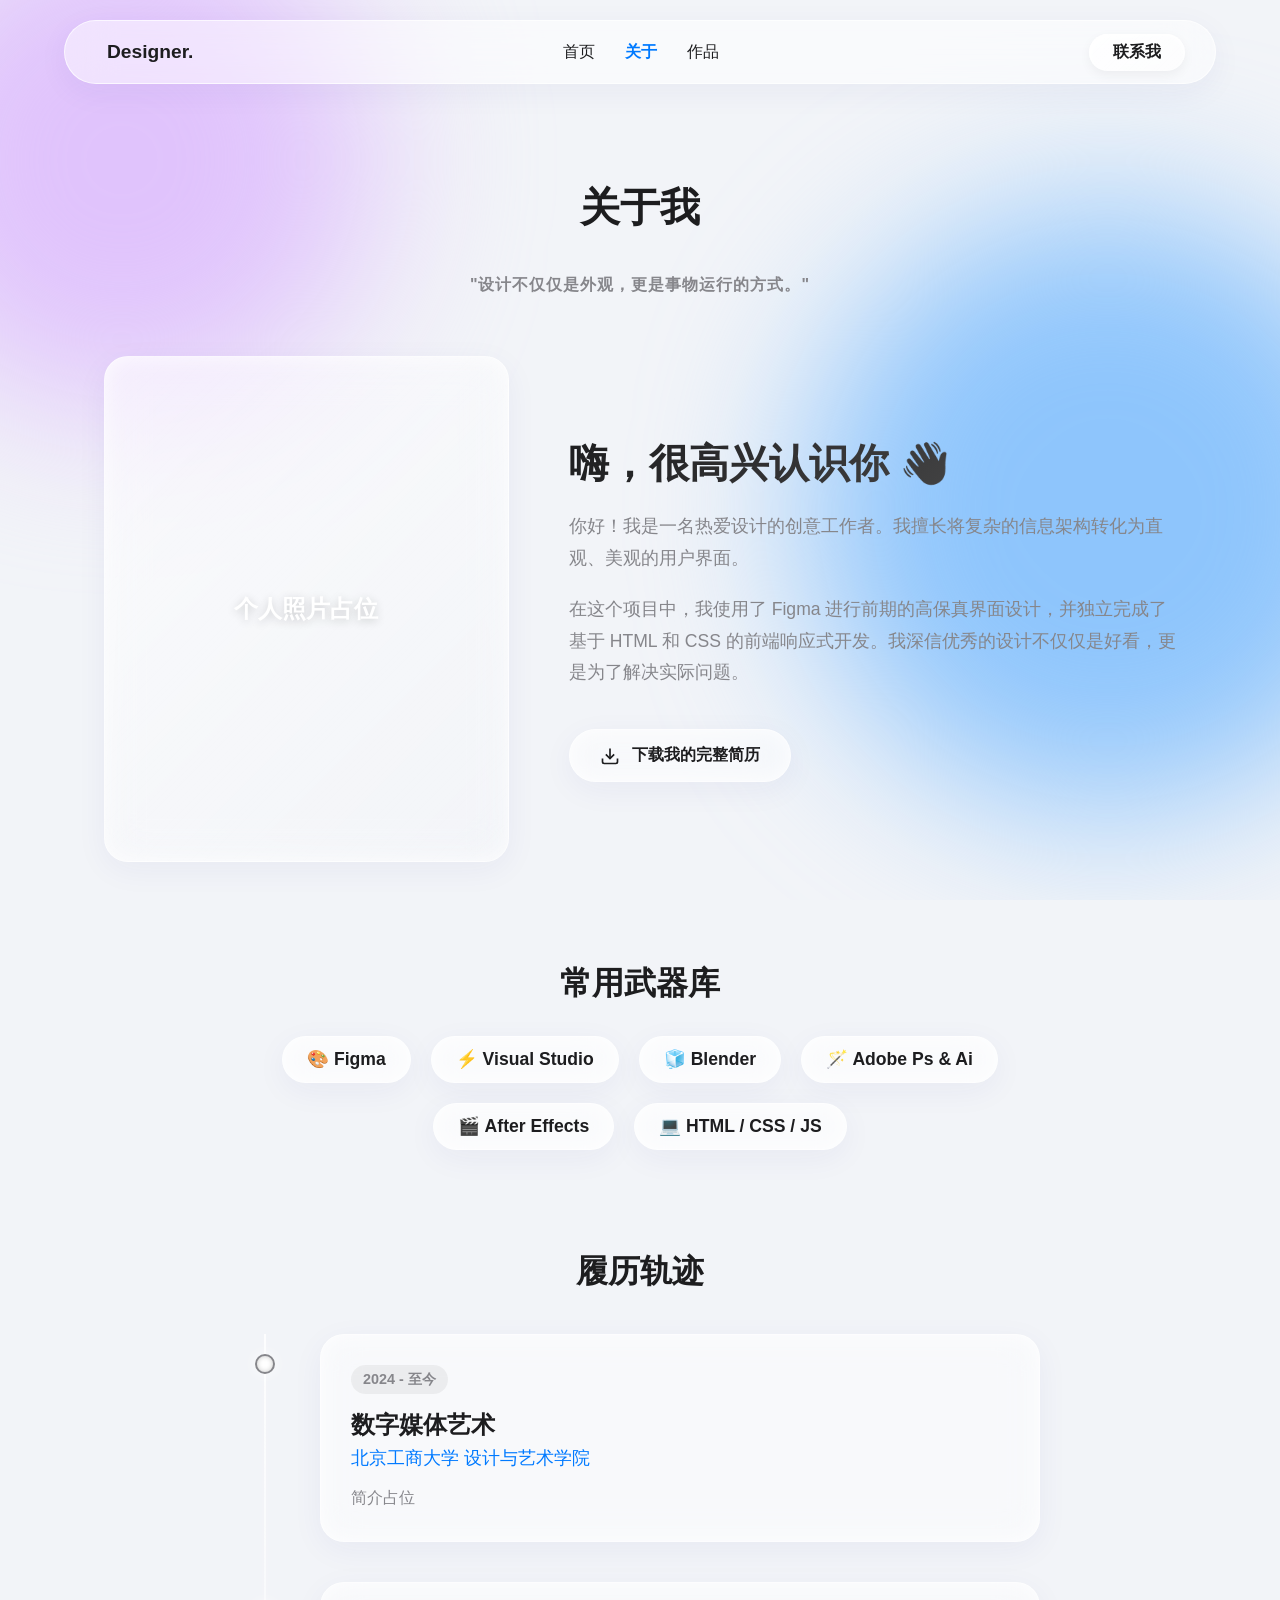
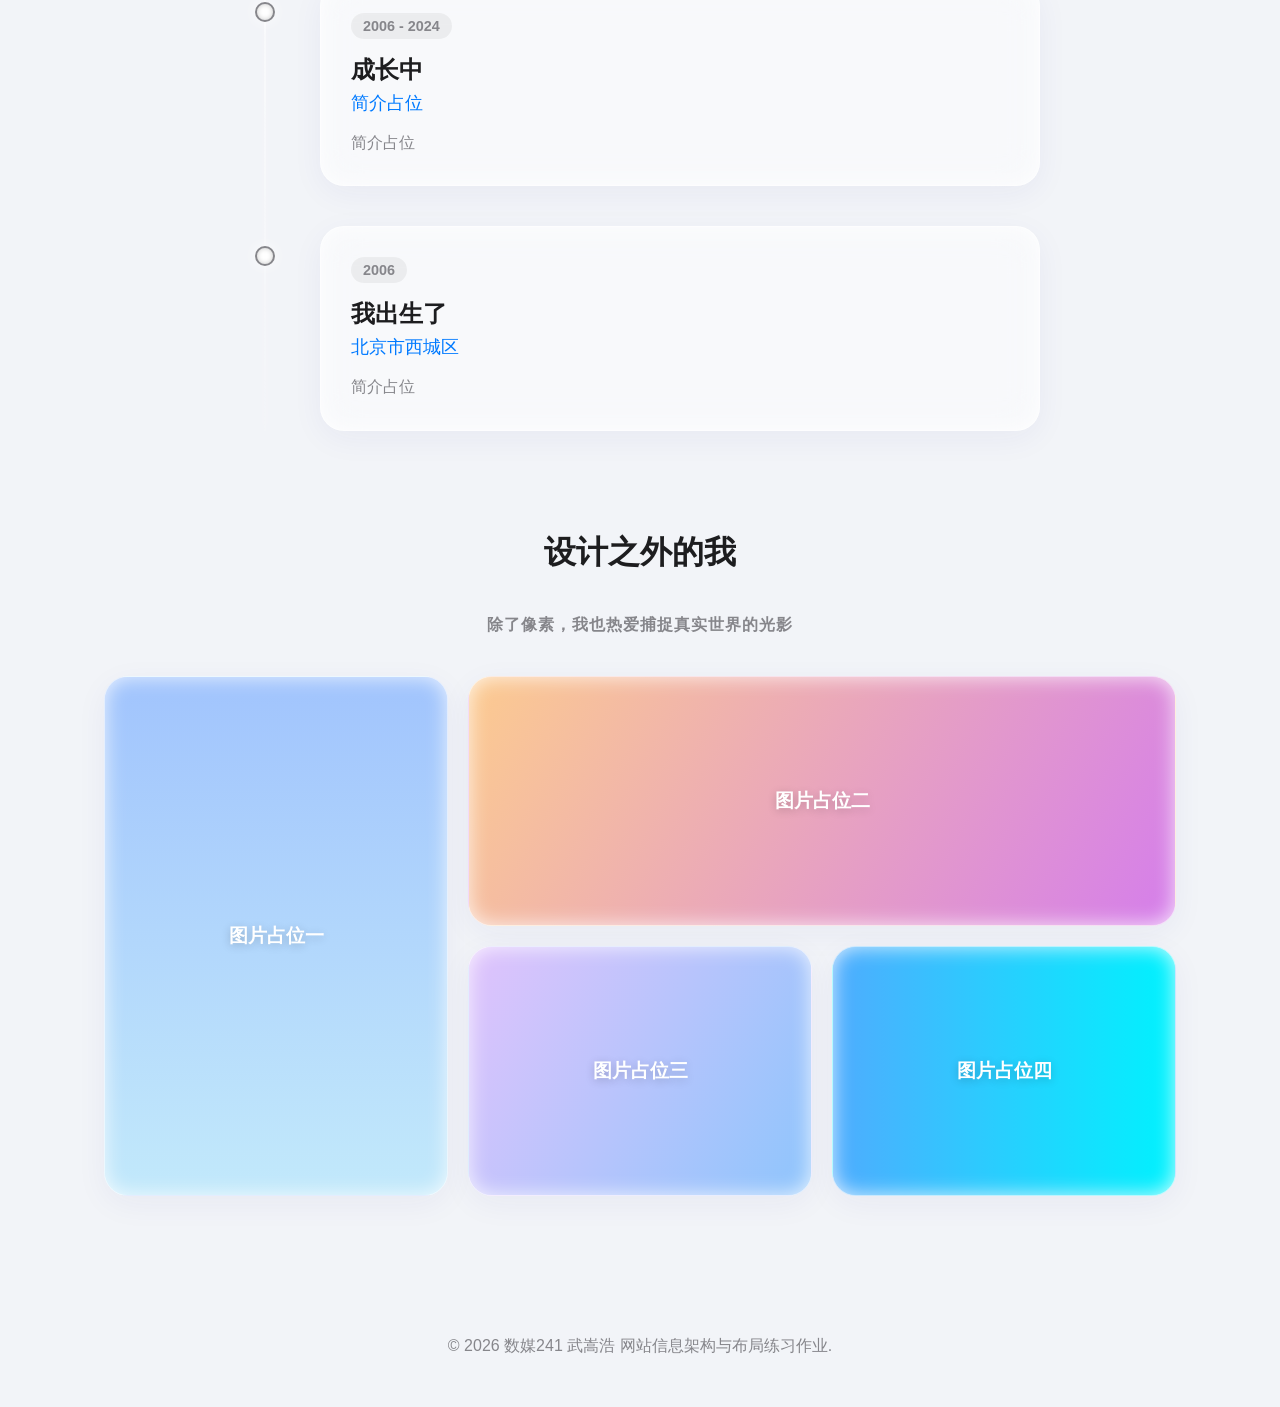
==== commit 70cc9957: "Add files via upload" ====
--- a/about.html
+++ b/about.html
@@ -1,6 +1,7 @@
 <!DOCTYPE html>
 <html lang="zh-CN">
 <head>
+    <meta name="color-scheme" content="light">
     <meta charset="UTF-8">
     <meta name="viewport" content="width=device-width, initial-scale=1.0">
     <title>关于 - 个人介绍</title>
--- a/style.css
+++ b/style.css
@@ -1223,4 +1223,38 @@
         left: 0;
         bottom: 80px;
     }
-}+}
+/* =========================================
+   ȫ�ֹ�������ʽ (ƻ�������͸����)
+   ========================================= */
+
+/* ���� Firefox */
+html {
+    scrollbar-width: thin;
+    scrollbar-color: rgba(0, 0, 0, 0.15) transparent;
+}
+
+/* ���� WebKit ����� (Chrome, Safari, Edge) */
+::-webkit-scrollbar {
+    width: 10px; /* ��������������� */
+    height: 10px; /* ����������ĸ߶� */
+}
+
+/* ��������� (͸����͸����ı�������ɫ��) */
+::-webkit-scrollbar-track {
+    background: transparent;
+}
+
+/* ���������� (��͸��ĥɰ�ʸ�) */
+::-webkit-scrollbar-thumb {
+    background-color: rgba(0, 0, 0, 0.15); /* ��������ɫ����ǳɫ�����Ա� */
+    border-radius: 10px; /* ҩ��״Բ�� */
+    /* �������������������ԣ���͸���߿�ѻ������ڼ�������������� */
+    border: 2px solid transparent;
+    background-clip: padding-box;
+}
+
+    /* �����ͣ�ڻ�����ʱ��Ч�� */
+    ::-webkit-scrollbar-thumb:hover {
+        background-color: rgba(0, 0, 0, 0.3); /* ����һ�㣬�ṩ�������� */
+    }
